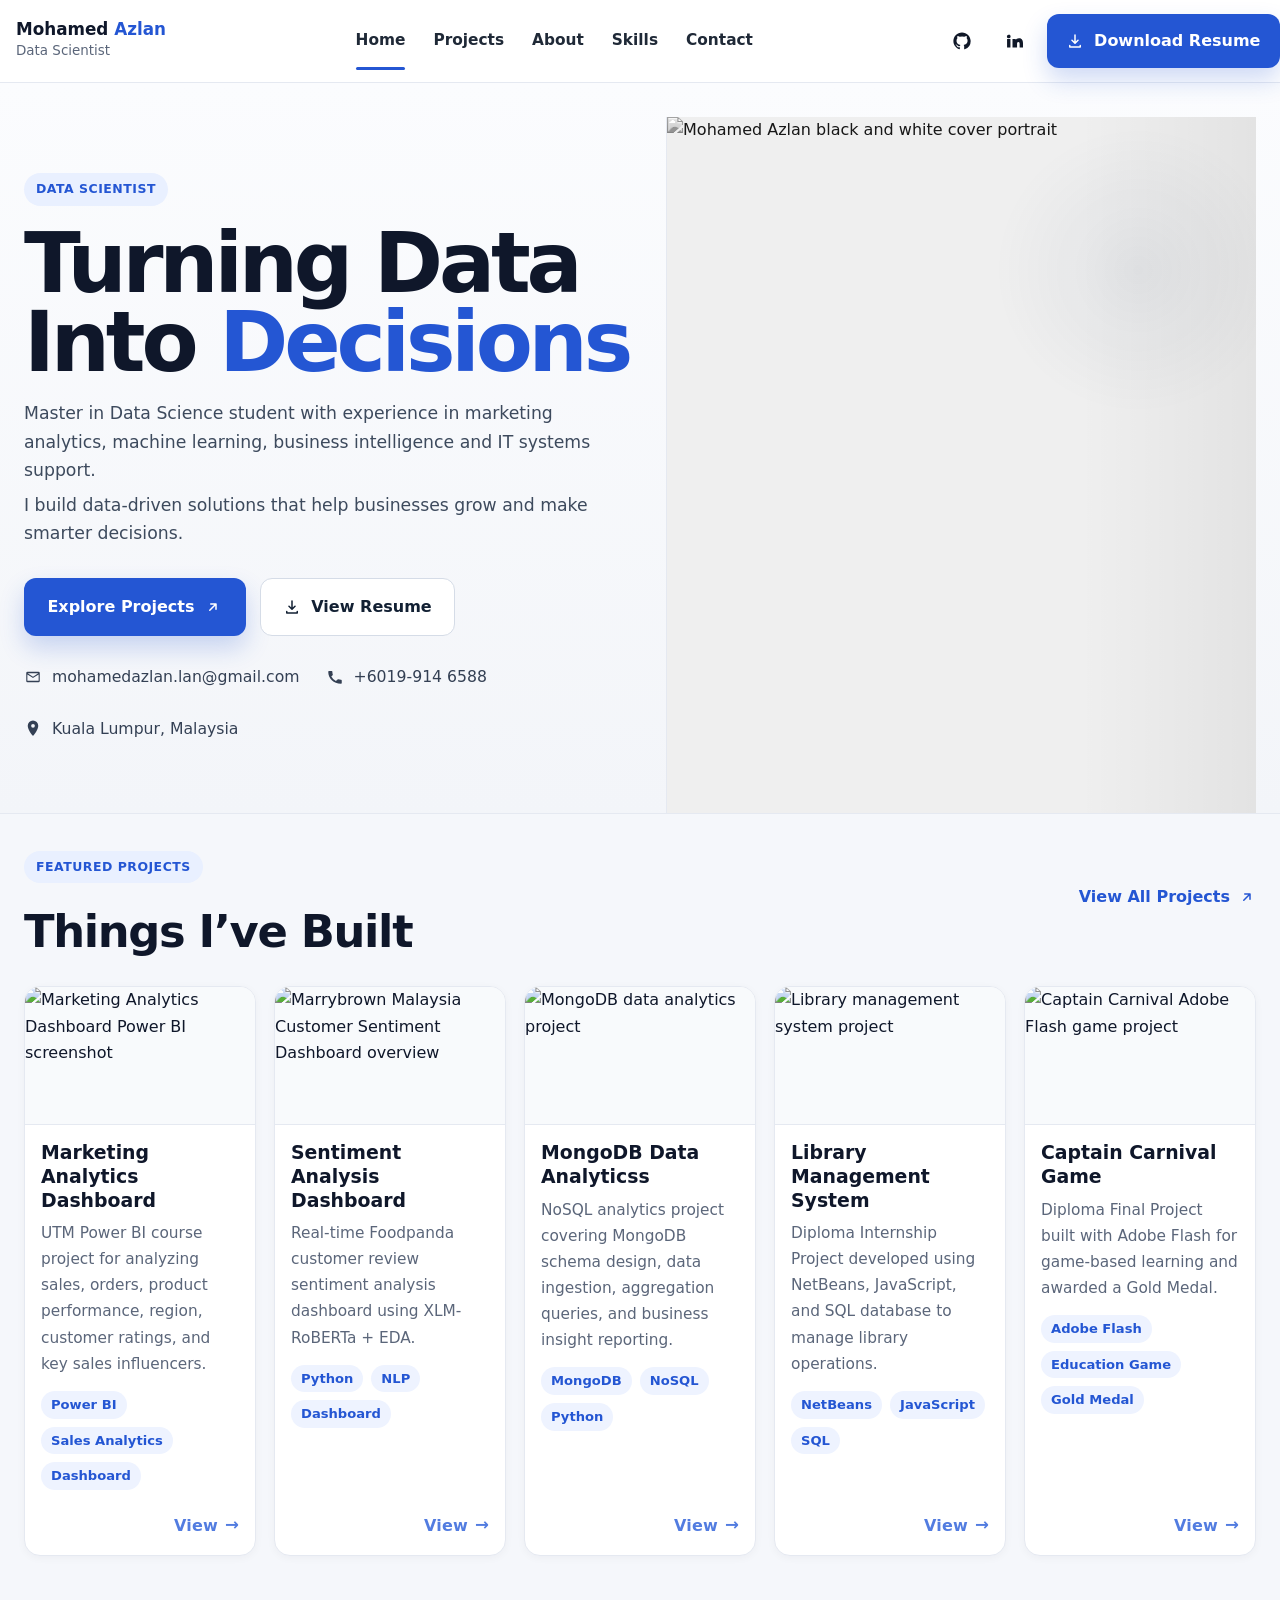
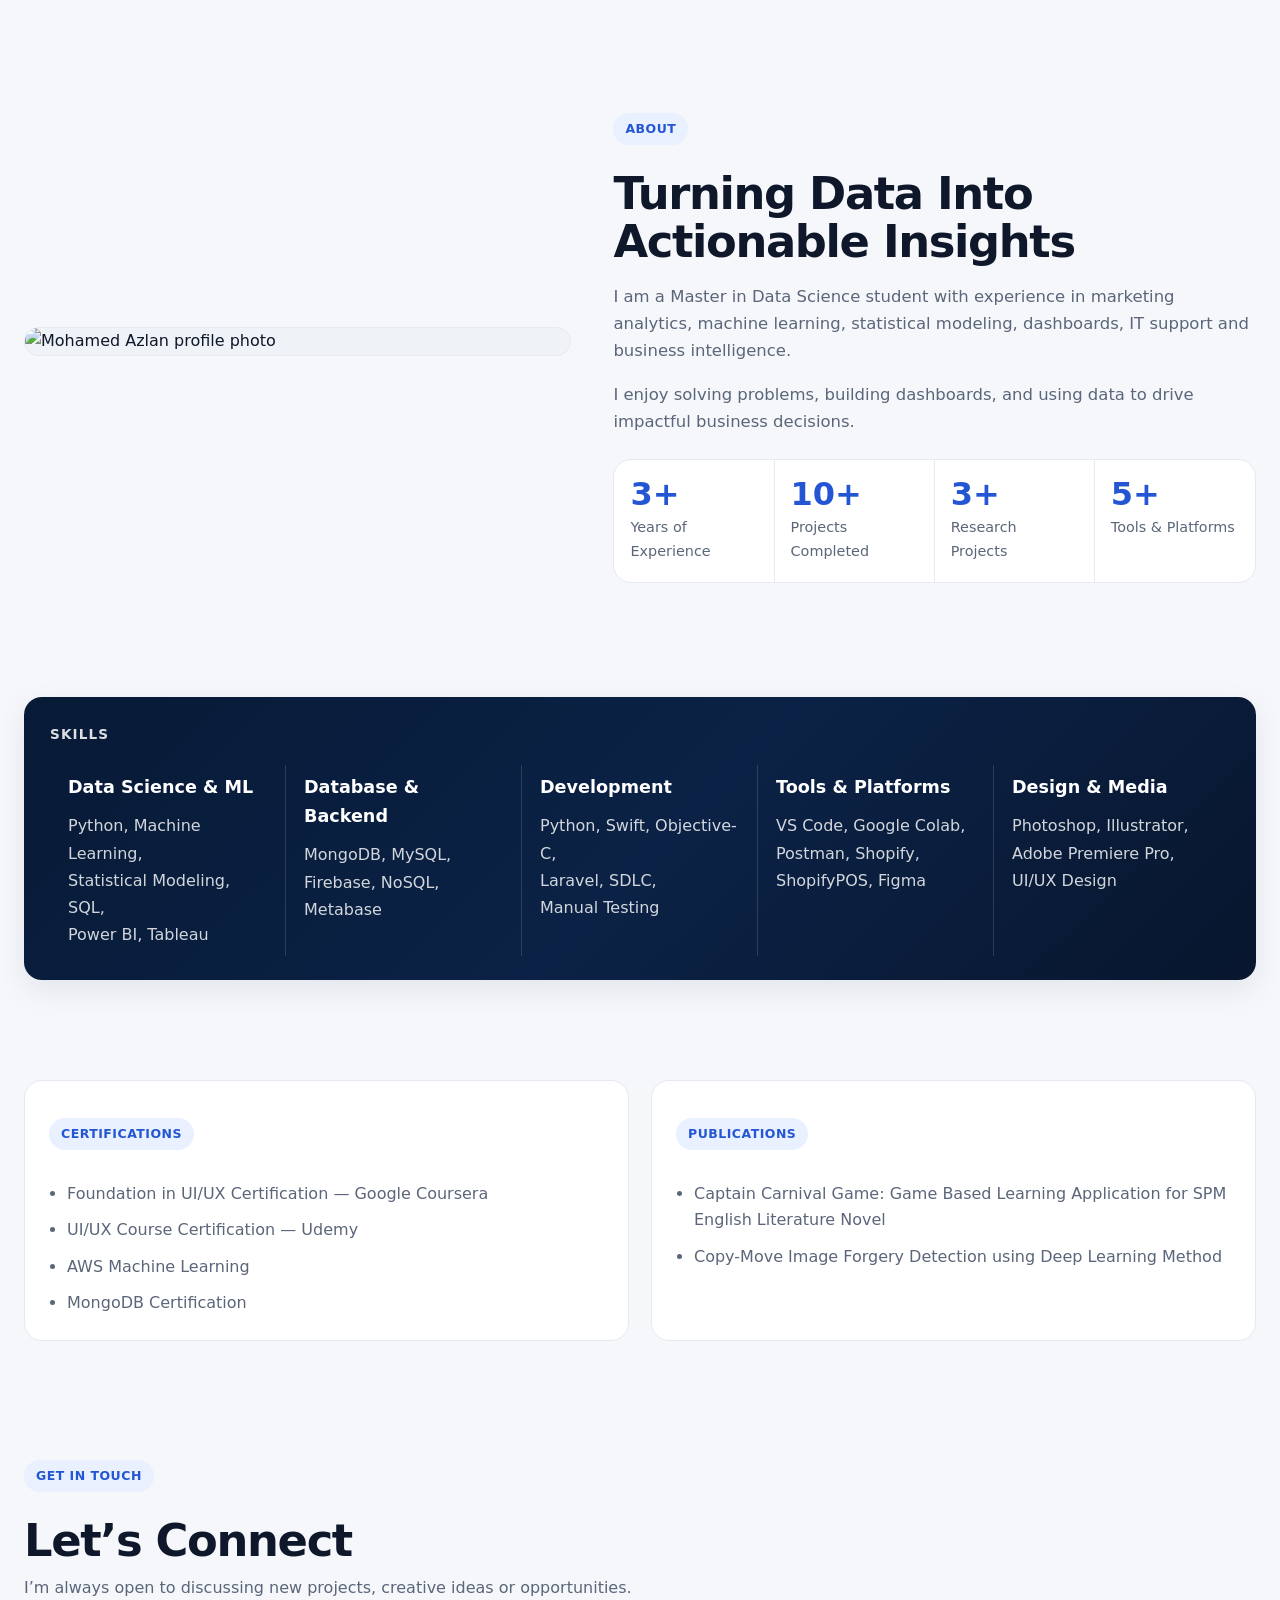
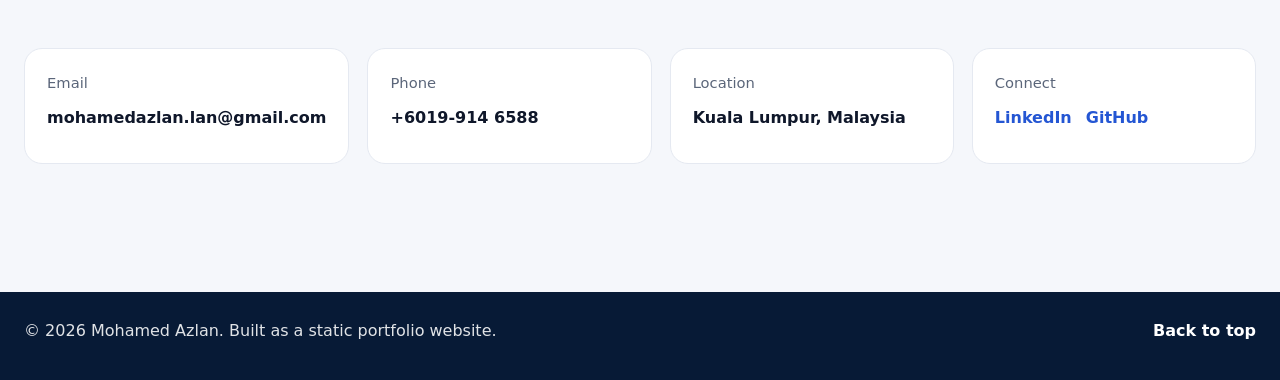
==== index.html @ 958efe56 "Add files via upload" ====
<!DOCTYPE html>
<html lang="en">
<head>
  <meta charset="UTF-8" />
  <meta name="viewport" content="width=device-width, initial-scale=1.0" />
  <meta name="description" content="Mohamed Azlan portfolio website showcasing data science, marketing analytics, machine learning, dashboard, and software development projects." />
  <meta name="author" content="Mohamed Azlan" />
  <title>Mohamed Azlan | Data Scientist Portfolio</title>
  <link rel="stylesheet" href="style.css" />
</head>
<body>
  <header class="site-header" id="top">
    <nav class="navbar" aria-label="Main navigation">
      <a class="brand" href="#home" aria-label="Mohamed Azlan home">
        <div class="brand-text">
          <strong>Mohamed <span>Azlan</span></strong>
          <small>Data Scientist</small>
        </div>
      </a>

      <button class="menu-toggle" aria-label="Open menu" aria-expanded="false">
        <span></span>
        <span></span>
        <span></span>
      </button>

      <div class="nav-links">
        <a href="#home" class="active">Home</a>
        <a href="#projects">Projects</a>
        <a href="#about">About</a>
        <a href="#skills">Skills</a>
        <a href="#contact">Contact</a>
      </div>

      <div class="nav-actions">
        <a class="social-link" href="https://github.com/mohdazlanlan/mohdazlanlan/tree/main" target="_blank" rel="noreferrer" aria-label="GitHub profile">
          <svg viewBox="0 0 24 24" aria-hidden="true"><path d="M12 .5C5.65.5.5 5.66.5 12.03c0 5.1 3.3 9.43 7.88 10.96.58.1.79-.25.79-.56 0-.27-.01-1.16-.02-2.1-3.2.7-3.88-1.37-3.88-1.37-.52-1.34-1.28-1.7-1.28-1.7-1.05-.71.08-.69.08-.69 1.16.09 1.78 1.2 1.78 1.2 1.04 1.77 2.72 1.26 3.38.96.1-.76.4-1.26.74-1.55-2.56-.29-5.26-1.29-5.26-5.73 0-1.27.45-2.31 1.19-3.12-.12-.29-.51-1.47.11-3.07 0 0 .97-.31 3.17 1.19a10.95 10.95 0 0 1 5.77 0c2.2-1.5 3.16-1.19 3.16-1.19.63 1.6.24 2.78.12 3.07.74.81 1.19 1.85 1.19 3.12 0 4.45-2.71 5.43-5.29 5.72.42.36.79 1.07.79 2.16 0 1.56-.01 2.82-.01 3.2 0 .31.21.67.8.56a11.54 11.54 0 0 0 7.86-10.96C23.5 5.66 18.35.5 12 .5Z"/></svg>
        </a>
        <a class="social-link" href="https://www.linkedin.com/in/mohamed-azlan-lan/" target="_blank" rel="noreferrer" aria-label="LinkedIn profile">
          <svg viewBox="0 0 24 24" aria-hidden="true"><path d="M4.98 3.5A2.49 2.49 0 1 0 5 8.48a2.49 2.49 0 0 0-.02-4.98ZM2.75 9.25h4.5v11.5h-4.5V9.25Zm7.25 0h4.31v1.57h.06c.6-1.14 2.07-2.34 4.25-2.34 4.55 0 5.38 2.99 5.38 6.88v5.39h-4.5v-4.78c0-1.14-.02-2.61-1.59-2.61-1.59 0-1.83 1.24-1.83 2.52v4.87H10V9.25Z"/></svg>
        </a>
        <a class="btn btn-primary small-download" href="assets/Azlan_Resume_2026.pdf" download>
          <svg viewBox="0 0 24 24" aria-hidden="true"><path d="M12 3a1 1 0 0 1 1 1v8.59l2.3-2.29a1 1 0 1 1 1.4 1.42l-4 3.95a1 1 0 0 1-1.4 0l-4-3.95a1 1 0 1 1 1.4-1.42L11 12.59V4a1 1 0 0 1 1-1Zm-7 14a1 1 0 0 1 1 1v1h12v-1a1 1 0 1 1 2 0v2a1 1 0 0 1-1 1H5a1 1 0 0 1-1-1v-2a1 1 0 0 1 1-1Z"/></svg>
          Download Resume
        </a>
      </div>
    </nav>
  </header>

  <main>
    <section class="hero" id="home">
      <div class="container hero-grid">
        <div class="hero-copy reveal">
          <span class="pill">Data Scientist</span>
          <h1>Turning Data<br />Into <span>Decisions</span></h1>
          <p>
            Master in Data Science student with experience in marketing analytics,
            machine learning, business intelligence and IT systems support.
          </p>
          <p>
            I build data-driven solutions that help businesses grow and make smarter decisions.
          </p>

          <div class="hero-buttons">
            <a class="btn btn-primary" href="#projects">Explore Projects
              <svg viewBox="0 0 24 24" aria-hidden="true"><path d="M7 17a1 1 0 0 1 0-1.41L13.59 9H9a1 1 0 1 1 0-2h7a1 1 0 0 1 1 1v7a1 1 0 1 1-2 0v-4.59l-6.59 6.6A1 1 0 0 1 7 17Z"/></svg>
            </a>
            <a class="btn btn-outline" href="assets/Azlan_Resume_2026.pdf" target="_blank" rel="noreferrer">
              <svg viewBox="0 0 24 24" aria-hidden="true"><path d="M12 3a1 1 0 0 1 1 1v8.59l2.3-2.29a1 1 0 1 1 1.4 1.42l-4 3.95a1 1 0 0 1-1.4 0l-4-3.95a1 1 0 1 1 1.4-1.42L11 12.59V4a1 1 0 0 1 1-1Zm-7 14a1 1 0 0 1 1 1v1h12v-1a1 1 0 1 1 2 0v2a1 1 0 0 1-1 1H5a1 1 0 0 1-1-1v-2a1 1 0 0 1 1-1Z"/></svg>
              View Resume
            </a>
          </div>

          <div class="hero-contact">
            <a href="mailto:mohamedazlan.lan@gmail.com">
              <svg viewBox="0 0 24 24" aria-hidden="true"><path d="M3 6.75A1.75 1.75 0 0 1 4.75 5h14.5A1.75 1.75 0 0 1 21 6.75v10.5A1.75 1.75 0 0 1 19.25 19H4.75A1.75 1.75 0 0 1 3 17.25V6.75Zm1.9.25L12 11.6 19.1 7H4.9Zm14.35 10a.25.25 0 0 0 .25-.25V8.54l-7.09 4.59a.75.75 0 0 1-.82 0L4.5 8.54v8.21c0 .14.11.25.25.25h14.5Z"/></svg>
              mohamedazlan.lan@gmail.com
            </a>
            <a href="tel:+60199146588">
              <svg viewBox="0 0 24 24" aria-hidden="true"><path d="M6.62 10.79a15.72 15.72 0 0 0 6.59 6.59l2.2-2.2a1 1 0 0 1 1.01-.24c1.11.37 2.3.56 3.58.56a1 1 0 0 1 1 1V20a1 1 0 0 1-1 1C10.07 21 3 13.93 3 5a1 1 0 0 1 1-1h3.5a1 1 0 0 1 1 1c0 1.28.19 2.47.56 3.58a1 1 0 0 1-.24 1.01l-2.2 2.2Z"/></svg>
              +6019-914 6588
            </a>
            <span>
              <svg viewBox="0 0 24 24" aria-hidden="true"><path d="M12 2a7 7 0 0 1 7 7c0 5.04-5.41 11.93-6.01 12.7a1.25 1.25 0 0 1-1.98 0C10.41 20.93 5 14.04 5 9a7 7 0 0 1 7-7Zm0 9.5A2.5 2.5 0 1 0 12 6.5a2.5 2.5 0 0 0 0 5Z"/></svg>
              Kuala Lumpur, Malaysia
            </span>
          </div>
        </div>

        <div class="hero-media reveal">
          <div class="hero-image-wrap">
            <img src="assets/cover.jpg" alt="Mohamed Azlan black and white cover portrait" class="hero-cover" />
          </div>
        </div>
      </div>
    </section>

    <section class="section projects" id="projects">
      <div class="container">
        <div class="section-heading reveal split">
          <div>
            <p class="section-label">Featured Projects</p>
            <h2>Things I’ve Built</h2>
          </div>
          <a class="text-link" href="#contact">View All Projects
            <svg viewBox="0 0 24 24" aria-hidden="true"><path d="M7 17a1 1 0 0 1 0-1.41L13.59 9H9a1 1 0 1 1 0-2h7a1 1 0 0 1 1 1v7a1 1 0 1 1-2 0v-4.59l-6.59 6.6A1 1 0 0 1 7 17Z"/></svg>
          </a>
        </div>

        <div class="projects-grid">
          <article class="project-card reveal">
            <a href="marketing-analytics-dashboard.html" aria-label="Open Marketing Analytics Dashboard project page">
              <img src="assets/projects/marketing-dashboard/marketing-dashboard-screenshot.png" alt="Marketing Analytics Dashboard Power BI screenshot" />
            </a>
            <div class="project-content">
              <h3>Marketing Analytics Dashboard</h3>
              <p>UTM Power BI course project for analyzing sales, orders, product performance, region, customer ratings, and key sales influencers.</p>
              <div class="tags"><span>Power BI</span><span>Sales Analytics</span><span>Dashboard</span></div>
              <a class="project-view-btn" href="marketing-analytics-dashboard.html">View <span aria-hidden="true">→</span></a>
            </div>
          </article>

          <article class="project-card reveal highlight-project">
            <a href="sentiment-dashboard.html" aria-label="Open Sentiment Analysis Dashboard project page">
              <img src="assets/projects/sentiment-dashboard/sentiment-dashboard-overview.png" alt="Marrybrown Malaysia Customer Sentiment Dashboard overview" />
            </a>
            <div class="project-content">
              <h3>Sentiment Analysis Dashboard</h3>
              <p>Real-time Foodpanda customer review sentiment analysis dashboard using XLM-RoBERTa + EDA.</p>
              <div class="tags"><span>Python</span><span>NLP</span><span>Dashboard</span></div>
              <a class="project-view-btn" href="sentiment-dashboard.html">View <span aria-hidden="true">→</span></a>
            </div>
          </article>

          <article class="project-card reveal">
            <a href="mongodb-data-analytics.html" aria-label="Open MongoDB Data Analyticss project page">
              <img src="assets/projects/mongodb-data-analytics.svg" alt="MongoDB data analytics project" />
            </a>
            <div class="project-content">
              <h3>MongoDB Data Analyticss</h3>
              <p>NoSQL analytics project covering MongoDB schema design, data ingestion, aggregation queries, and business insight reporting.</p>
              <div class="tags"><span>MongoDB</span><span>NoSQL</span><span>Python</span></div>
              <a class="project-view-btn" href="mongodb-data-analytics.html">View <span aria-hidden="true">→</span></a>
            </div>
          </article>

          <article class="project-card reveal">
            <a href="library-management-system.html" aria-label="Open Library Management System project page">
              <img src="assets/projects/library-management-system.svg" alt="Library management system project" />
            </a>
            <div class="project-content">
              <h3>Library Management System</h3>
              <p>Diploma Internship Project developed using NetBeans, JavaScript, and SQL database to manage library operations.</p>
              <div class="tags"><span>NetBeans</span><span>JavaScript</span><span>SQL</span></div>
              <a class="project-view-btn" href="library-management-system.html">View <span aria-hidden="true">→</span></a>
            </div>
          </article>

          <article class="project-card reveal">
            <a href="captain-carnival-game.html" aria-label="Open Captain Carnival Game project page">
              <img src="assets/projects/captain-carnival-flash.svg" alt="Captain Carnival Adobe Flash game project" />
            </a>
            <div class="project-content">
              <h3>Captain Carnival Game</h3>
              <p>Diploma Final Project built with Adobe Flash for game-based learning and awarded a Gold Medal.</p>
              <div class="tags"><span>Adobe Flash</span><span>Education Game</span><span>Gold Medal</span></div>
              <a class="project-view-btn" href="captain-carnival-game.html">View <span aria-hidden="true">→</span></a>
            </div>
          </article>
        </div>
      </div>
    </section>

    <section class="section about" id="about">
      <div class="container about-grid">
        <div class="about-image reveal">
          <img src="assets/profile.jpg" alt="Mohamed Azlan profile photo" />
        </div>
        <div class="about-copy reveal">
          <p class="section-label">About</p>
          <h2>Turning Data Into Actionable Insights</h2>
          <p>
            I am a Master in Data Science student with experience in marketing analytics,
            machine learning, statistical modeling, dashboards, IT support and business intelligence.
          </p>
          <p>
            I enjoy solving problems, building dashboards, and using data to drive impactful business decisions.
          </p>
          <div class="about-metrics">
            <div><strong>3+</strong><span>Years of Experience</span></div>
            <div><strong>10+</strong><span>Projects Completed</span></div>
            <div><strong>3+</strong><span>Research Projects</span></div>
            <div><strong>5+</strong><span>Tools & Platforms</span></div>
          </div>
        </div>
      </div>
    </section>

    <section class="section tools-band" id="skills">
      <div class="container">
        <div class="band-card reveal">
          <p class="band-title">Skills</p>
          <div class="band-grid">
            <div>
              <h3>Data Science & ML</h3>
              <p>Python, Machine Learning,<br />Statistical Modeling, SQL,<br />Power BI, Tableau</p>
            </div>
            <div>
              <h3>Database & Backend</h3>
              <p>MongoDB, MySQL,<br />Firebase, NoSQL,<br />Metabase</p>
            </div>
            <div>
              <h3>Development</h3>
              <p>Python, Swift, Objective-C,<br />Laravel, SDLC,<br />Manual Testing</p>
            </div>
            <div>
              <h3>Tools & Platforms</h3>
              <p>VS Code, Google Colab,<br />Postman, Shopify,<br />ShopifyPOS, Figma</p>
            </div>
            <div>
              <h3>Design & Media</h3>
              <p>Photoshop, Illustrator,<br />Adobe Premiere Pro,<br />UI/UX Design</p>
            </div>
          </div>
        </div>
      </div>
    </section>

    <section class="section extras">
      <div class="container extras-grid">
        <div class="extra-card reveal">
          <p class="section-label">Certifications</p>
          <ul>
            <li>Foundation in UI/UX Certification — Google Coursera</li>
            <li>UI/UX Course Certification — Udemy</li>
            <li>AWS Machine Learning</li>
            <li>MongoDB Certification</li>
          </ul>
        </div>
        <div class="extra-card reveal">
          <p class="section-label">Publications</p>
          <ul>
            <li>Captain Carnival Game: Game Based Learning Application for SPM English Literature Novel</li>
            <li>Copy-Move Image Forgery Detection using Deep Learning Method</li>
          </ul>
        </div>
      </div>
    </section>

    <section class="section contact" id="contact">
      <div class="container">
        <div class="section-heading reveal">
          <div>
            <p class="section-label">Get In Touch</p>
            <h2>Let’s Connect</h2>
            <p>I’m always open to discussing new projects, creative ideas or opportunities.</p>
          </div>
        </div>

        <div class="contact-grid reveal">
          <a class="contact-card" href="mailto:mohamedazlan.lan@gmail.com">
            <span>Email</span>
            <strong>mohamedazlan.lan@gmail.com</strong>
          </a>
          <a class="contact-card" href="tel:+60199146588">
            <span>Phone</span>
            <strong>+6019-914 6588</strong>
          </a>
          <div class="contact-card">
            <span>Location</span>
            <strong>Kuala Lumpur, Malaysia</strong>
          </div>
          <div class="contact-card">
            <span>Connect</span>
            <strong class="contact-icons">
              <a href="https://www.linkedin.com/in/mohamed-azlan-lan/" target="_blank" rel="noreferrer">LinkedIn</a>
              <a href="https://github.com/mohdazlanlan/mohdazlanlan/tree/main" target="_blank" rel="noreferrer">GitHub</a>
            </strong>
          </div>
        </div>
      </div>
    </section>
  </main>

  <footer class="site-footer">
    <div class="container footer-row">
      <p>© <span id="year"></span> Mohamed Azlan. Built as a static portfolio website.</p>
      <a href="#home">Back to top</a>
    </div>
  </footer>

  <script src="script.js"></script>
</body>
</html>
---- style.css ----
:root {
  --bg: #f5f7fb;
  --surface: #ffffff;
  --surface-soft: #f2f4f8;
  --text: #0f172a;
  --muted: #5b667a;
  --line: #e5e9f1;
  --blue: #2456d3;
  --blue-dark: #1d49ba;
  --navy: #071a36;
  --navy-2: #0b2246;
  --shadow: 0 10px 30px rgba(15, 23, 42, 0.08);
  --radius: 18px;
}

* { box-sizing: border-box; }
html { scroll-behavior: smooth; }
body {
  margin: 0;
  font-family: Inter, ui-sans-serif, system-ui, -apple-system, BlinkMacSystemFont, "Segoe UI", sans-serif;
  color: var(--text);
  background: var(--bg);
  line-height: 1.65;
}
img { display: block; max-width: 100%; }
a { color: inherit; text-decoration: none; }
button, input, textarea { font: inherit; }

.container {
  width: min(1280px, calc(100% - 48px));
  margin: 0 auto;
}

.site-header {
  position: sticky;
  top: 0;
  z-index: 100;
  background: rgba(255,255,255,0.92);
  backdrop-filter: blur(16px);
  border-bottom: 1px solid var(--line);
}

.navbar {
  min-height: 82px;
  display: flex;
  align-items: center;
  justify-content: space-between;
  gap: 18px;
}

.brand {
  margin-left: 16px;
}

.brand-text strong {
  display: block;
  font-size: 1.05rem;
  line-height: 1.1;
}
.brand-text strong span { color: var(--blue); }
.brand-text small {
  display: block;
  color: var(--muted);
  font-size: 0.84rem;
  margin-top: 2px;
}

.nav-links, .nav-actions {
  display: flex;
  align-items: center;
}
.nav-links {
  gap: 28px;
  font-size: 0.96rem;
  font-weight: 600;
}
.nav-links a {
  position: relative;
  color: #1f2937;
  padding: 6px 0;
}
.nav-links a::after {
  content: "";
  position: absolute;
  left: 0;
  bottom: -10px;
  width: 0;
  height: 3px;
  border-radius: 999px;
  background: var(--blue);
  transition: width 0.25s ease;
}
.nav-links a:hover::after,
.nav-links a.active::after { width: 100%; }

.nav-actions { gap: 14px; }
.social-link {
  width: 38px;
  height: 38px;
  border-radius: 12px;
  display: grid;
  place-items: center;
  color: #101828;
}
.social-link svg,
.btn svg,
.hero-contact svg,
.text-link svg { width: 18px; height: 18px; fill: currentColor; }

.btn {
  display: inline-flex;
  align-items: center;
  justify-content: center;
  gap: 10px;
  border-radius: 12px;
  padding: 0.92rem 1.4rem;
  border: 1px solid transparent;
  font-weight: 700;
  transition: transform 0.22s ease, background 0.22s ease, border-color 0.22s ease;
}
.btn:hover { transform: translateY(-2px); }
.btn-primary {
  background: var(--blue);
  color: #fff;
  box-shadow: 0 12px 25px rgba(36, 86, 211, 0.22);
}
.btn-primary:hover { background: var(--blue-dark); }
.btn-outline {
  background: #fff;
  color: #122033;
  border-color: #d5dce7;
}
.btn-outline:hover {
  border-color: var(--blue);
  color: var(--blue);
}
.small-download { padding: 0.82rem 1.16rem; }

.menu-toggle {
  display: none;
  width: 46px;
  height: 46px;
  border-radius: 12px;
  border: 0;
  background: var(--navy);
  padding: 11px;
}
.menu-toggle span {
  display: block;
  width: 100%;
  height: 2px;
  background: #fff;
  margin: 5px 0;
}

.hero {
  background: linear-gradient(180deg, #fbfcfe 0%, #f3f5f9 100%);
  border-bottom: 1px solid var(--line);
}
.hero-grid {
  display: grid;
  grid-template-columns: 1.02fr 0.98fr;
  align-items: stretch;
  gap: 28px;
  padding: 34px 0 0;
}
.hero-copy {
  padding: 56px 0 42px;
}
.pill, .section-label {
  display: inline-flex;
  align-items: center;
  justify-content: center;
  padding: 6px 12px;
  border-radius: 999px;
  background: #e9f0ff;
  color: var(--blue);
  font-size: 0.78rem;
  font-weight: 800;
  text-transform: uppercase;
  letter-spacing: 0.04em;
}
.hero h1 {
  margin: 18px 0 16px;
  font-size: clamp(3rem, 8vw, 5.2rem);
  line-height: 0.96;
  letter-spacing: -0.05em;
}
.hero h1 span { color: var(--blue); }
.hero p {
  max-width: 620px;
  color: #3d4a5d;
  font-size: 1.08rem;
  margin: 0 0 6px;
}
.hero-buttons {
  display: flex;
  flex-wrap: wrap;
  gap: 14px;
  margin: 30px 0 28px;
}
.hero-contact {
  display: flex;
  flex-wrap: wrap;
  gap: 26px;
  color: #344054;
  font-size: 0.98rem;
  padding-bottom: 30px;
}
.hero-contact a,
.hero-contact span {
  display: inline-flex;
  align-items: center;
  gap: 10px;
}
.hero-media {
  position: relative;
  min-height: 640px;
}
.hero-image-wrap {
  height: 100%;
  min-height: 640px;
  border-left: 1px solid var(--line);
  background: radial-gradient(circle at 80% 22%, rgba(11, 34, 70, 0.06), transparent 20%), #efefef;
  overflow: hidden;
  position: relative;
}
.hero-image-wrap::after {
  content: "";
  position: absolute;
  inset: 0;
  background: linear-gradient(90deg, rgba(255,255,255,0) 70%, rgba(0,0,0,0.05) 100%);
  pointer-events: none;
}
.hero-cover {
  width: 100%;
  height: 100%;
  object-fit: cover;
  object-position: center 32%;
  filter: grayscale(100%);
}

.section { padding: 72px 0; }
.section-heading {
  display: flex;
  align-items: end;
  justify-content: space-between;
  gap: 20px;
  margin-bottom: 30px;
}
.section-heading h2,
.about-copy h2 {
  margin: 12px 0 0;
  font-size: clamp(2rem, 4vw, 2.8rem);
  line-height: 1.08;
  letter-spacing: -0.03em;
}
.section-heading p:last-child { color: var(--muted); margin-top: 10px; }
.section-heading.center { text-align: center; display: block; }
.section-heading.center .section-label { margin-inline: auto; }
.split .text-link { align-self: center; }
.text-link {
  display: inline-flex;
  align-items: center;
  gap: 8px;
  color: var(--blue);
  font-weight: 700;
}

.projects { padding-top: 24px; }
.projects-grid {
  display: grid;
  grid-template-columns: repeat(5, minmax(0, 1fr));
  gap: 18px;
}
.project-card {
  background: #fff;
  border: 1px solid var(--line);
  border-radius: 16px;
  overflow: hidden;
  box-shadow: 0 2px 8px rgba(15, 23, 42, 0.04);
  transition: transform 0.22s ease, box-shadow 0.22s ease;
  display: flex;
  flex-direction: column;
}
.project-card:hover {
  transform: translateY(-4px);
  box-shadow: var(--shadow);
}
.project-card img {
  width: 100%;
  aspect-ratio: 4 / 2.4;
  object-fit: cover;
  background: #f8fafc;
}
.project-content { padding: 16px; display: flex; flex-direction: column; flex: 1; }
.project-content h3 {
  margin: 0 0 8px;
  font-size: 1.18rem;
  line-height: 1.25;
}
.project-content p {
  margin: 0 0 14px;
  color: var(--muted);
  font-size: 0.96rem;
  min-height: 72px;
}
.tags {
  display: flex;
  gap: 8px;
  flex-wrap: wrap;
}
.tags span {
  padding: 6px 10px;
  border-radius: 999px;
  background: #eef3ff;
  color: var(--blue);
  font-size: 0.82rem;
  font-weight: 700;
}

.about-grid {
  display: grid;
  grid-template-columns: 0.92fr 1.08fr;
  gap: 42px;
  align-items: center;
}
.about-image img {
  width: 100%;
  border-radius: 24px;
  background: #eff2f6;
  border: 1px solid var(--line);
}
.about-copy > p:not(.section-label) {
  color: var(--muted);
  font-size: 1.03rem;
}
.about-metrics {
  margin-top: 24px;
  display: grid;
  grid-template-columns: repeat(4, 1fr);
  gap: 0;
  background: #fff;
  border: 1px solid var(--line);
  border-radius: 18px;
  overflow: hidden;
}
.about-metrics div {
  padding: 18px 16px;
  border-right: 1px solid var(--line);
}
.about-metrics div:last-child { border-right: 0; }
.about-metrics strong {
  display: block;
  color: var(--blue);
  font-size: 2rem;
  line-height: 1;
}
.about-metrics span {
  color: var(--muted);
  display: block;
  font-size: 0.9rem;
  margin-top: 6px;
}

.skills-row {
  display: grid;
  grid-template-columns: repeat(5, 1fr);
  gap: 18px;
}
.skill-box {
  background: #fff;
  border: 1px solid var(--line);
  border-radius: 16px;
  padding: 20px;
}
.skill-box h3 { margin: 0 0 10px; font-size: 1.05rem; }
.skill-box p { margin: 0; color: var(--muted); }

.tools-band { padding-top: 42px; }
.band-card {
  background: linear-gradient(135deg, var(--navy) 0%, var(--navy-2) 52%, #08162e 100%);
  border-radius: 18px;
  color: #fff;
  padding: 26px 26px 24px;
  box-shadow: var(--shadow);
}
.band-title {
  margin: 0 0 20px;
  font-size: 0.85rem;
  font-weight: 800;
  text-transform: uppercase;
  letter-spacing: 0.08em;
  color: rgba(255,255,255,0.8);
}
.band-grid {
  display: grid;
  grid-template-columns: repeat(5, 1fr);
}
.band-grid > div {
  padding: 8px 18px;
  border-right: 1px solid rgba(255,255,255,0.14);
}
.band-grid > div:last-child { border-right: 0; }
.band-grid h3 {
  margin: 0 0 10px;
  font-size: 1.1rem;
  color: #ffffff;
}
.band-grid p {
  margin: 0;
  color: rgba(255,255,255,0.82);
  line-height: 1.7;
}

.extras { padding-top: 28px; }
.extras-grid {
  display: grid;
  grid-template-columns: 1fr 1fr;
  gap: 22px;
}
.extra-card {
  background: #fff;
  border: 1px solid var(--line);
  border-radius: 18px;
  padding: 24px;
}
.extra-card ul {
  margin: 18px 0 0;
  padding-left: 18px;
  color: var(--muted);
}
.extra-card li + li { margin-top: 10px; }

.contact { padding-top: 34px; }
.contact-grid {
  display: grid;
  grid-template-columns: repeat(4, 1fr);
  gap: 18px;
}
.contact-card {
  background: #fff;
  border: 1px solid var(--line);
  border-radius: 18px;
  padding: 22px;
  min-height: 116px;
}
.contact-card span {
  display: block;
  color: var(--muted);
  font-size: 0.92rem;
  margin-bottom: 10px;
}
.contact-card strong {
  display: block;
  font-size: 1rem;
  color: var(--text);
}
.contact-icons {
  display: flex !important;
  gap: 14px;
  flex-wrap: wrap;
}
.contact-icons a {
  color: var(--blue);
  font-weight: 700;
}

.site-footer {
  padding: 26px 0 36px;
  background: var(--navy);
  color: rgba(255,255,255,0.88);
  margin-top: 56px;
}
.footer-row {
  display: flex;
  align-items: center;
  justify-content: space-between;
  gap: 20px;
}
.footer-row p { margin: 0; }
.footer-row a { color: #fff; font-weight: 700; }

.reveal {
  opacity: 0;
  transform: translateY(22px);
  transition: opacity 0.65s ease, transform 0.65s ease;
}
.reveal.visible {
  opacity: 1;
  transform: translateY(0);
}

@media (max-width: 1200px) {
  .projects-grid { grid-template-columns: repeat(3, 1fr); }
  .skills-row,
  .band-grid { grid-template-columns: repeat(3, 1fr); }
  .band-grid > div:nth-child(3) { border-right: 0; }
}

@media (max-width: 980px) {
  .menu-toggle { display: block; }
  .navbar { flex-wrap: wrap; padding: 14px 0; }
  .nav-links {
    display: none;
    width: 100%;
    flex-direction: column;
    align-items: flex-start;
    padding: 14px 0 8px;
    gap: 14px;
  }
  .nav-links.open { display: flex; }
  .nav-actions { margin-left: auto; }
  .hero-grid,
  .about-grid,
  .extras-grid,
  .contact-grid { grid-template-columns: 1fr; }
  .hero-media { min-height: 380px; }
  .hero-image-wrap { min-height: 380px; border-left: 0; border-top: 1px solid var(--line); border-radius: 20px; }
  .projects-grid,
  .skills-row,
  .band-grid { grid-template-columns: repeat(2, 1fr); }
  .about-metrics { grid-template-columns: repeat(2, 1fr); }
  .about-metrics div:nth-child(2) { border-right: 0; }
  .about-metrics div:nth-child(1),
  .about-metrics div:nth-child(2) { border-bottom: 1px solid var(--line); }
}

@media (max-width: 680px) {
  .container { width: min(100% - 28px, 1280px); }
  .brand { margin-left: 6px; }
  .navbar { gap: 10px; }
  .nav-actions { gap: 8px; }
  .small-download { padding: 0.82rem 1rem; font-size: 0.92rem; }
  .hero-copy { padding-top: 36px; }
  .hero h1 { font-size: 3.1rem; }
  .hero p { font-size: 1rem; }
  .hero-contact { gap: 14px; font-size: 0.94rem; }
  .projects-grid,
  .skills-row,
  .band-grid,
  .contact-grid { grid-template-columns: 1fr; }
  .band-grid > div {
    border-right: 0;
    border-bottom: 1px solid rgba(255,255,255,0.14);
    padding: 14px 4px;
  }
  .band-grid > div:last-child { border-bottom: 0; }
  .about-metrics { grid-template-columns: 1fr; }
  .about-metrics div { border-right: 0; border-bottom: 1px solid var(--line); }
  .about-metrics div:last-child { border-bottom: 0; }
  .footer-row { flex-direction: column; align-items: flex-start; }
}


@media (max-width: 980px) {
  .dashboard-feature,
  .dashboard-gallery {
    grid-template-columns: 1fr;
  }

  .dashboard-shot.wide {
    grid-column: auto;
  }
}


/* Project links */
.project-link-inline {
  display: inline-flex;
  margin-top: 14px;
  color: var(--blue);
  font-weight: 800;
}
.project-card.highlight-project img {
  object-position: left top;
}
.project-card.highlight-project a img {
  transition: transform 0.25s ease;
}
.project-card.highlight-project:hover a img {
  transform: scale(1.02);
}

/* Sentiment Analysis Dashboard Detail Page */
.case-hero {
  padding: 68px 0 48px;
  background: linear-gradient(135deg, #f8fbff 0%, #eef4ff 55%, #ffffff 100%);
  border-bottom: 1px solid var(--line);
}
.case-hero-grid {
  display: grid;
  grid-template-columns: 0.82fr 1.18fr;
  gap: 38px;
  align-items: center;
}
.back-link {
  display: inline-flex;
  margin-bottom: 18px;
  color: var(--blue);
  font-weight: 800;
}
.red-label {
  background: #ffecee;
  color: #e21d2b;
}
.case-hero h1 {
  margin: 16px 0 16px;
  font-size: clamp(2.6rem, 6vw, 5.1rem);
  line-height: 0.98;
  letter-spacing: -0.055em;
}
.case-lead {
  color: #344054;
  font-size: 1.1rem;
  max-width: 650px;
  margin: 0 0 24px;
}
.case-tags {
  display: flex;
  flex-wrap: wrap;
  gap: 10px;
}
.case-tags span {
  padding: 8px 12px;
  border-radius: 999px;
  background: #fff;
  color: var(--blue);
  border: 1px solid #dce5f6;
  font-weight: 800;
  font-size: 0.88rem;
}
.case-hero-image img {
  width: 100%;
  border-radius: 20px;
  border: 1px solid var(--line);
  box-shadow: var(--shadow);
  aspect-ratio: 16 / 9;
  object-fit: cover;
  object-position: left top;
  background: #fff;
}
.case-summary-grid,
.model-grid {
  display: grid;
  grid-template-columns: 1.2fr 0.8fr;
  gap: 24px;
  align-items: start;
}
.summary-card,
.summary-aside,
.model-card,
.model-points > div,
.cta-card {
  background: #fff;
  border: 1px solid var(--line);
  border-radius: 20px;
  box-shadow: 0 3px 16px rgba(15, 23, 42, 0.05);
}
.summary-card,
.model-card,
.cta-card {
  padding: 30px;
}
.summary-card h2,
.model-card h2,
.cta-card h2 {
  margin: 0 0 16px;
  font-size: clamp(1.8rem, 3vw, 2.4rem);
  line-height: 1.1;
  letter-spacing: -0.03em;
}
.summary-card p,
.summary-aside p,
.model-card p,
.model-points p,
.cta-card p {
  color: var(--muted);
}
.summary-aside {
  padding: 24px;
  border-top: 5px solid #e21d2b;
}
.summary-aside h3 {
  margin: 0 0 8px;
}
.summary-aside p + h3 {
  margin-top: 22px;
}
.workflow-grid {
  display: grid;
  grid-template-columns: repeat(5, 1fr);
  gap: 16px;
}
.workflow-grid > div {
  background: #fff;
  border: 1px solid var(--line);
  border-radius: 18px;
  padding: 22px;
}
.workflow-grid strong {
  display: inline-flex;
  color: var(--blue);
  font-size: 0.9rem;
  margin-bottom: 14px;
}
.workflow-grid h3 {
  margin: 0 0 10px;
  font-size: 1.1rem;
}
.workflow-grid p {
  margin: 0;
  color: var(--muted);
}
.model-points {
  display: grid;
  gap: 14px;
}
.model-points > div {
  padding: 22px;
}
.model-points span {
  display: inline-flex;
  color: #e21d2b;
  font-weight: 900;
  margin-bottom: 8px;
}
.model-points strong {
  display: block;
  margin-bottom: 6px;
  font-size: 1.05rem;
}
.dashboard-page-gallery .section-heading p:last-child {
  max-width: 820px;
}
.large-dashboard-shot,
.dashboard-shot {
  margin: 0;
  background: #fff;
  border: 1px solid var(--line);
  border-radius: 20px;
  padding: 14px;
  box-shadow: 0 3px 16px rgba(15, 23, 42, 0.05);
}
.large-dashboard-shot {
  margin-bottom: 24px;
}
.large-dashboard-shot img,
.dashboard-shot img {
  width: 100%;
  border-radius: 14px;
  border: 1px solid var(--line);
  background: #fff;
  object-fit: cover;
  object-position: left top;
}
.large-dashboard-shot img {
  aspect-ratio: 16 / 9;
}
.dashboard-gallery {
  display: grid;
  grid-template-columns: repeat(2, 1fr);
  gap: 22px;
}
.dashboard-shot.wide {
  grid-column: 1 / -1;
}
.dashboard-shot img {
  aspect-ratio: 16 / 9;
}
.large-dashboard-shot figcaption,
.dashboard-shot figcaption {
  padding: 12px 4px 2px;
  color: var(--muted);
}
.large-dashboard-shot figcaption strong,
.dashboard-shot figcaption strong {
  color: var(--text);
}
.case-cta {
  padding-top: 24px;
}
.cta-card {
  text-align: center;
  max-width: 900px;
  margin: 0 auto;
}
.cta-card p {
  max-width: 720px;
  margin: 0 auto 24px;
}

@media (max-width: 1200px) {
  .workflow-grid {
    grid-template-columns: repeat(3, 1fr);
  }
}

@media (max-width: 980px) {
  .case-hero-grid,
  .case-summary-grid,
  .model-grid,
  .dashboard-gallery {
    grid-template-columns: 1fr;
  }
  .workflow-grid {
    grid-template-columns: repeat(2, 1fr);
  }
  .dashboard-shot.wide {
    grid-column: auto;
  }
}

@media (max-width: 680px) {
  .case-hero {
    padding-top: 42px;
  }
  .case-hero h1 {
    font-size: 2.65rem;
  }
  .workflow-grid {
    grid-template-columns: 1fr;
  }
  .summary-card,
  .summary-aside,
  .model-card,
  .model-points > div,
  .cta-card {
    padding: 20px;
  }
}

/* Marketing Analytics Dashboard Page */
.blue-aside {
  border-top-color: var(--blue);
}

.module-card {
  min-height: 240px;
  border-radius: 14px;
  border: 1px solid var(--line);
  background: linear-gradient(135deg, #f8fbff 0%, #eef4ff 100%);
  padding: 24px;
  display: flex;
  flex-direction: column;
  justify-content: center;
}

.module-card span {
  display: inline-flex;
  width: fit-content;
  padding: 6px 12px;
  border-radius: 999px;
  background: #e9f0ff;
  color: var(--blue);
  font-weight: 900;
  text-transform: uppercase;
  letter-spacing: 0.04em;
  font-size: 0.78rem;
  margin-bottom: 16px;
}

.module-card h3 {
  margin: 0 0 10px;
  font-size: 1.45rem;
  line-height: 1.15;
}

.module-card p {
  margin: 0;
  color: var(--muted);
}

.dashboard-shot .module-card + figcaption {
  padding-top: 14px;
}

.project-view-btn {
  margin-top: auto;
  margin-left: auto;
  display: inline-flex;
  justify-content: flex-end;
  align-items: center;
  gap: 7px;
  width: fit-content;
  border-radius: 0;
  padding: 0.55rem 0 0;
  background: transparent;
  color: #527ce0;
  font-weight: 600;
  letter-spacing: 0.01em;
  box-shadow: none;
  transition: transform 0.22s ease, color 0.22s ease;
}
.project-view-btn span {
  font-size: 1.04em;
  line-height: 1;
  transform: translateY(-1px);
}
.project-view-btn:hover {
  color: var(--blue);
  transform: translateX(3px);
}
.project-content .tags {
  margin-bottom: 16px;
}


/* Final UI/UX polish */
:root {
  --shadow-soft: 0 8px 24px rgba(15, 23, 42, 0.06);
}

body {
  -webkit-font-smoothing: antialiased;
  text-rendering: optimizeLegibility;
}

a:focus-visible,
button:focus-visible {
  outline: 3px solid rgba(36, 86, 211, 0.28);
  outline-offset: 4px;
}

.nav-links a {
  white-space: nowrap;
}

.project-card {
  min-width: 0;
}

.project-card img {
  border-bottom: 1px solid var(--line);
}

.project-content h3,
.skill-box h3,
.band-grid h3,
.module-card h3 {
  color: var(--text);
}

.project-content p {
  overflow-wrap: anywhere;
}

.project-content .tags {
  margin-bottom: 14px;
}

.tags span {
  line-height: 1.2;
}

.case-hero-copy,
.summary-card,
.summary-aside,
.model-card,
.cta-card {
  min-width: 0;
}

.case-hero h1 {
  max-width: 920px;
}

.summary-card p,
.summary-aside p,
.model-card p,
.model-points p,
.cta-card p,
.workflow-grid p,
.module-card p,
.case-lead,
.project-content p,
.skill-box p,
.band-grid p {
  line-height: 1.7;
}

.dashboard-page-gallery .large-dashboard-shot img,
.dashboard-page-gallery .dashboard-shot img {
  object-fit: contain;
}

.case-hero-image img {
  object-fit: cover;
}

.band-card {
  overflow: hidden;
}

/* Laptop/tablet refinement */
@media (max-width: 1200px) {
  .container {
    width: min(1120px, calc(100% - 40px));
  }
  .projects-grid {
    grid-template-columns: repeat(3, minmax(0, 1fr));
  }
  .project-content p {
    min-height: 0;
  }
}

/* iPad and small laptop */
@media (max-width: 980px) {
  .navbar {
    align-items: center;
  }
  .nav-links.open {
    border-top: 1px solid var(--line);
    margin-top: 8px;
  }
  .nav-links a::after {
    bottom: -4px;
  }
  .projects-grid {
    grid-template-columns: repeat(2, minmax(0, 1fr));
  }
  .case-hero {
    padding: 48px 0 40px;
  }
  .case-hero-grid {
    gap: 28px;
  }
  .case-hero h1 {
    font-size: clamp(2.35rem, 7vw, 4rem);
    line-height: 1.04;
  }
  .workflow-grid {
    grid-template-columns: repeat(2, minmax(0, 1fr));
  }
  .band-grid > div {
    border-right: 0;
  }
}

/* Mobile */
@media (max-width: 680px) {
  .container {
    width: min(100% - 28px, 1280px);
  }
  .site-header {
    position: sticky;
  }
  .brand-text strong {
    font-size: 1rem;
  }
  .brand-text small {
    font-size: 0.8rem;
  }
  .nav-actions .social-link {
    display: none;
  }
  .small-download {
    padding: 0.72rem 0.9rem;
    font-size: 0.88rem;
    border-radius: 10px;
  }
  .hero-grid {
    padding-top: 20px;
  }
  .hero h1 {
    font-size: clamp(2.65rem, 14vw, 3.35rem);
    line-height: 1;
  }
  .hero-buttons .btn {
    width: 100%;
  }
  .hero-media,
  .hero-image-wrap {
    min-height: 330px;
  }
  .hero-cover {
    object-position: center top;
  }
  .section {
    padding: 54px 0;
  }
  .section-heading {
    align-items: flex-start;
    flex-direction: column;
  }
  .projects-grid {
    grid-template-columns: 1fr;
  }
  .project-content {
    padding: 18px;
  }
  .project-content h3 {
    font-size: 1.22rem;
  }
  .project-view-btn {
    padding-top: 0.75rem;
  }
  .about-metrics strong {
    font-size: 1.75rem;
  }
  .band-card {
    padding: 22px 20px;
  }
  .band-grid h3 {
    font-size: 1.05rem;
  }
  .contact-card {
    min-height: auto;
  }
  .case-hero h1 {
    font-size: clamp(2.15rem, 11vw, 3rem);
    letter-spacing: -0.045em;
  }
  .case-lead {
    font-size: 1rem;
  }
  .case-tags span {
    font-size: 0.82rem;
  }
  .workflow-grid {
    grid-template-columns: 1fr;
  }
  .large-dashboard-shot,
  .dashboard-shot {
    padding: 10px;
  }
  .large-dashboard-shot figcaption,
  .dashboard-shot figcaption {
    font-size: 0.92rem;
  }
}

/* Very small phones */
@media (max-width: 420px) {
  .navbar {
    min-height: 72px;
  }
  .small-download svg {
    display: none;
  }
  .hero-contact a,
  .hero-contact span {
    width: 100%;
  }
  .case-tags {
    gap: 8px;
  }
  .summary-card,
  .summary-aside,
  .model-card,
  .model-points > div,
  .cta-card {
    padding: 18px;
  }
}


/* Final fix: Skills section titles on dark background */
.band-card .band-grid h3 {
  color: #ffffff !important;
}

.band-card .band-title {
  color: rgba(255, 255, 255, 0.86) !important;
}
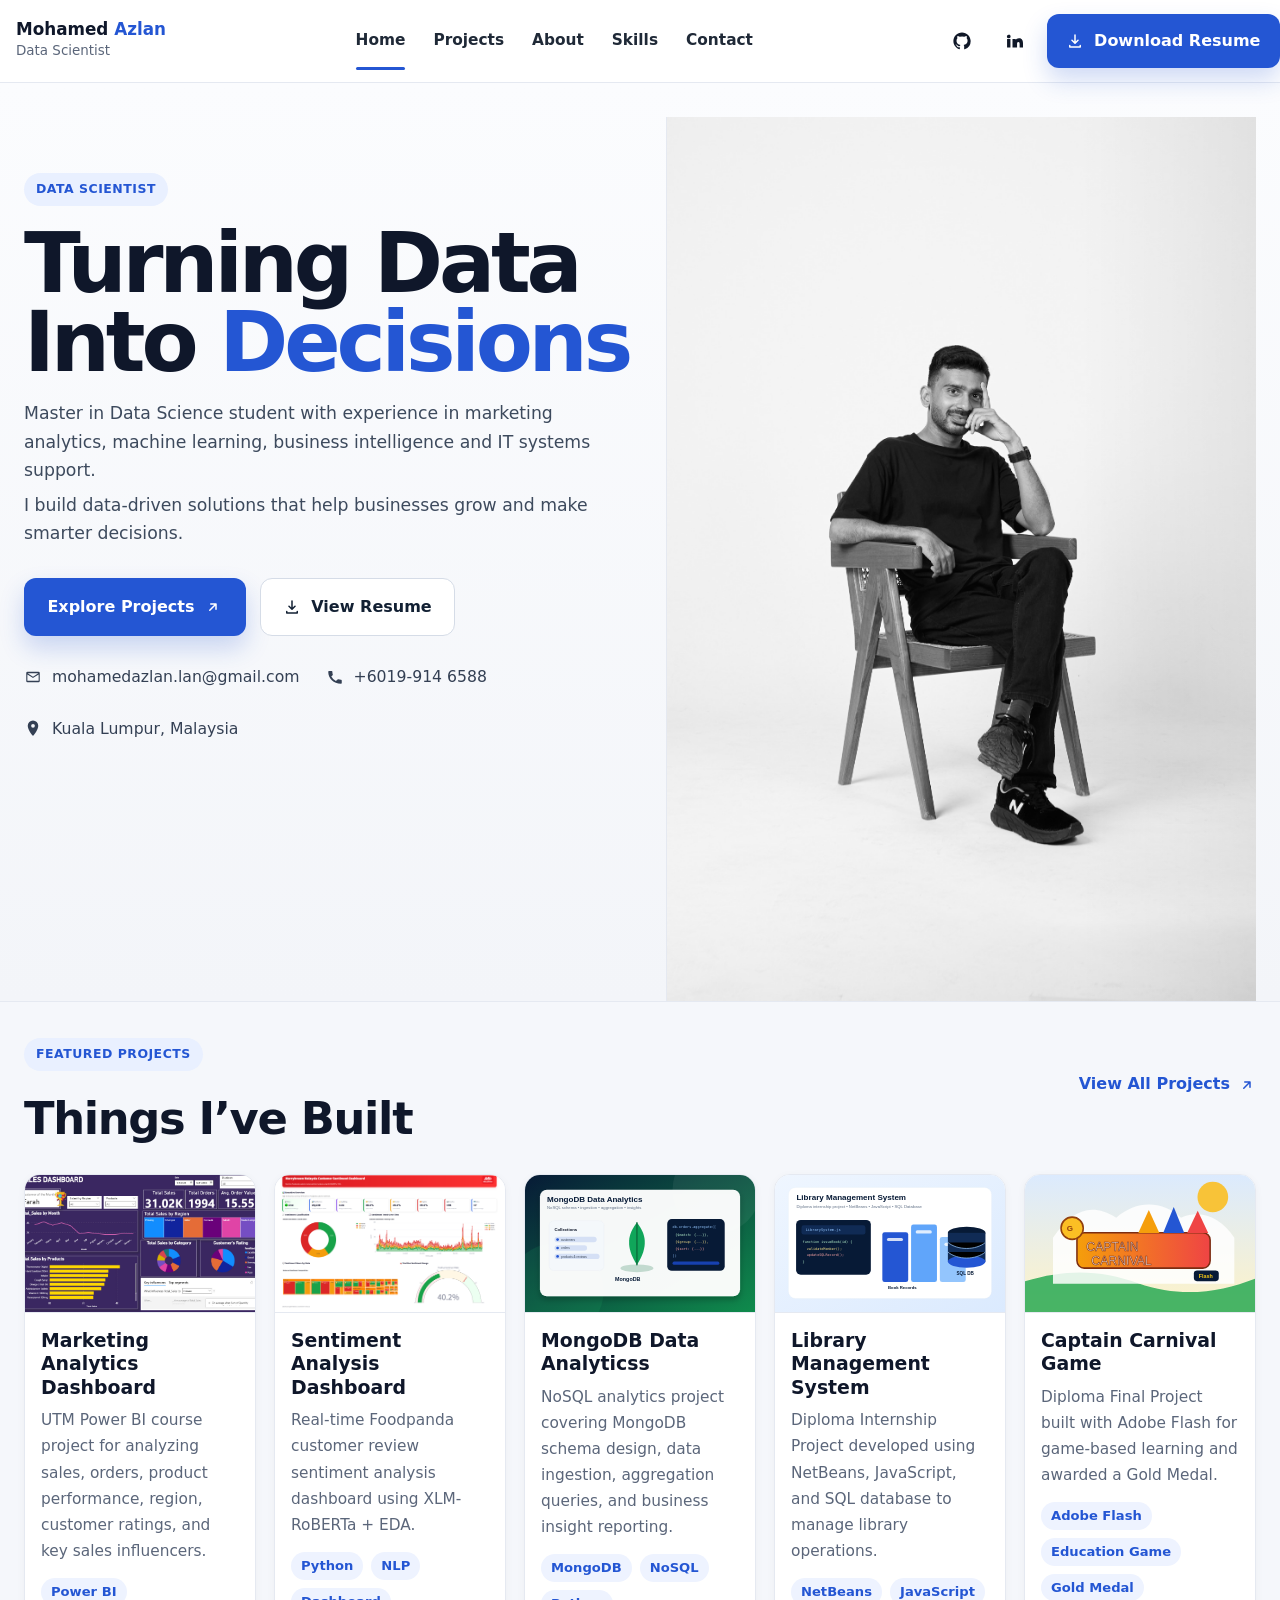
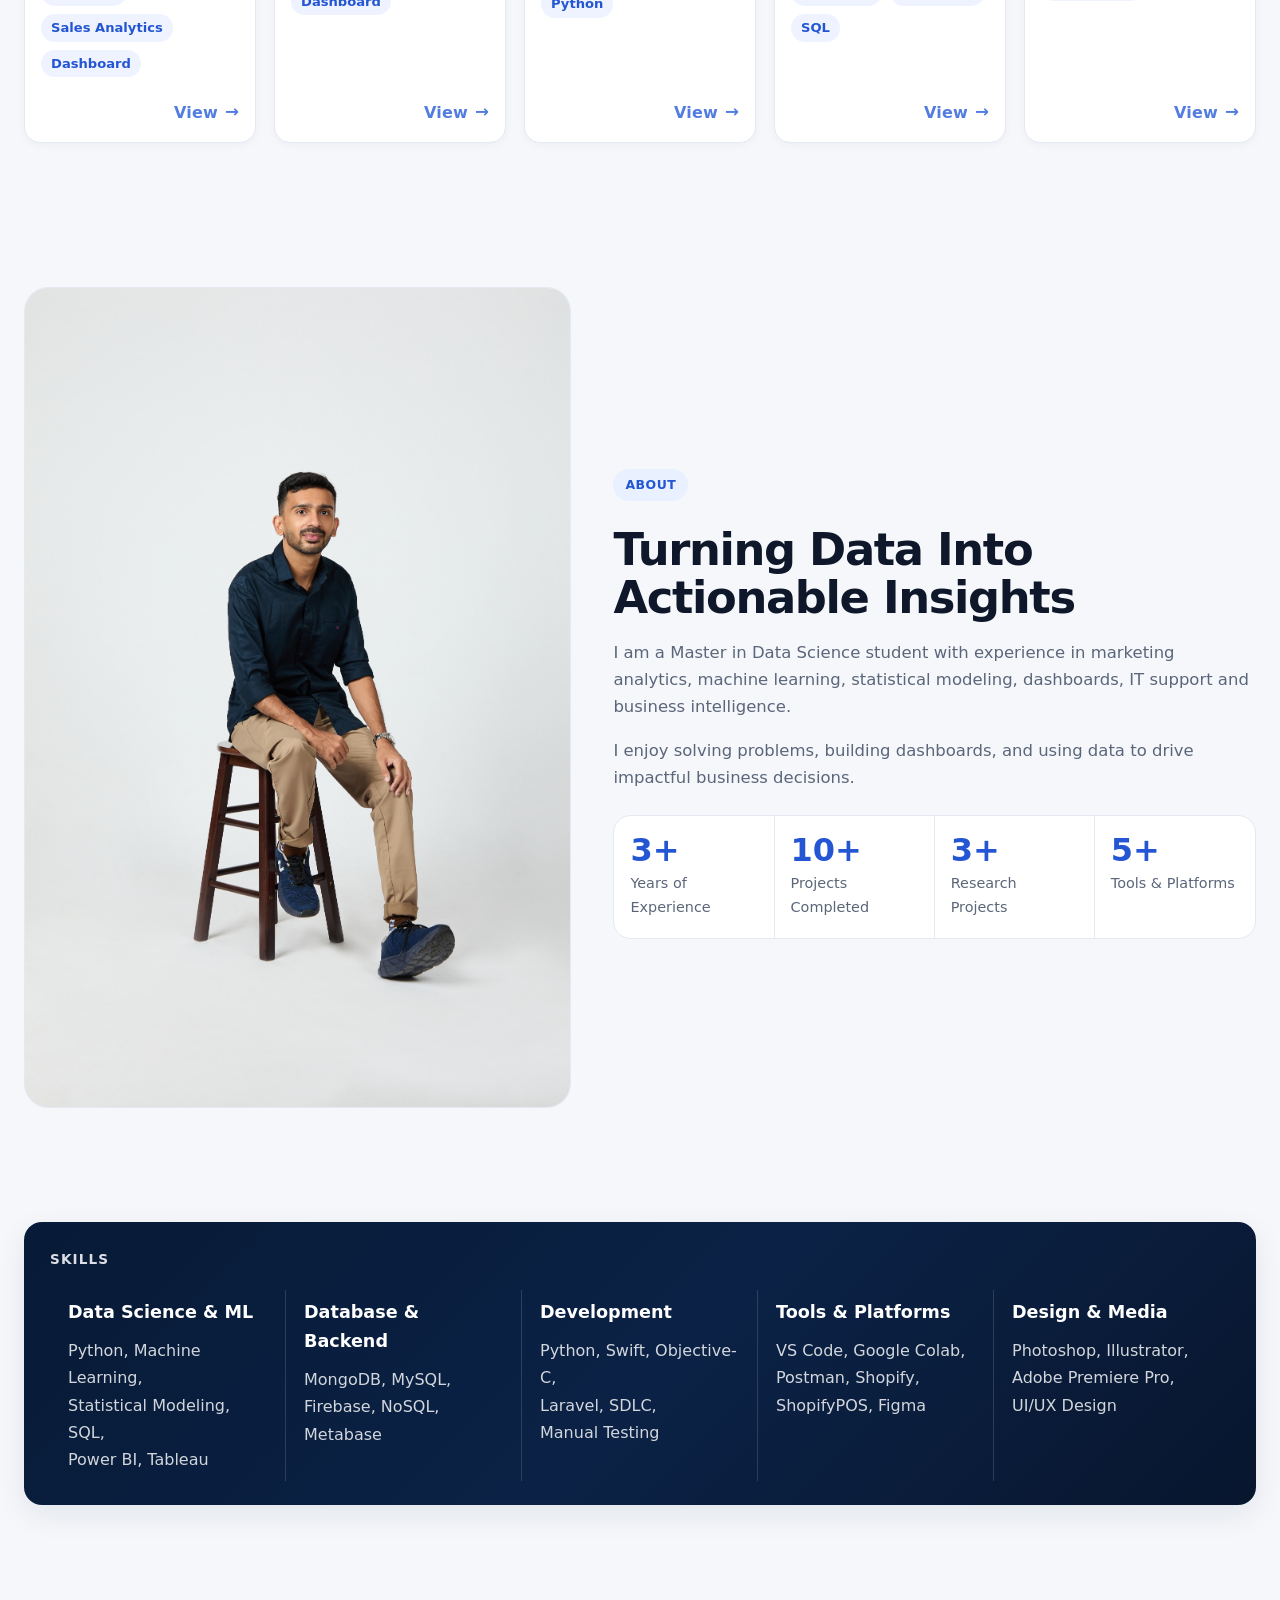
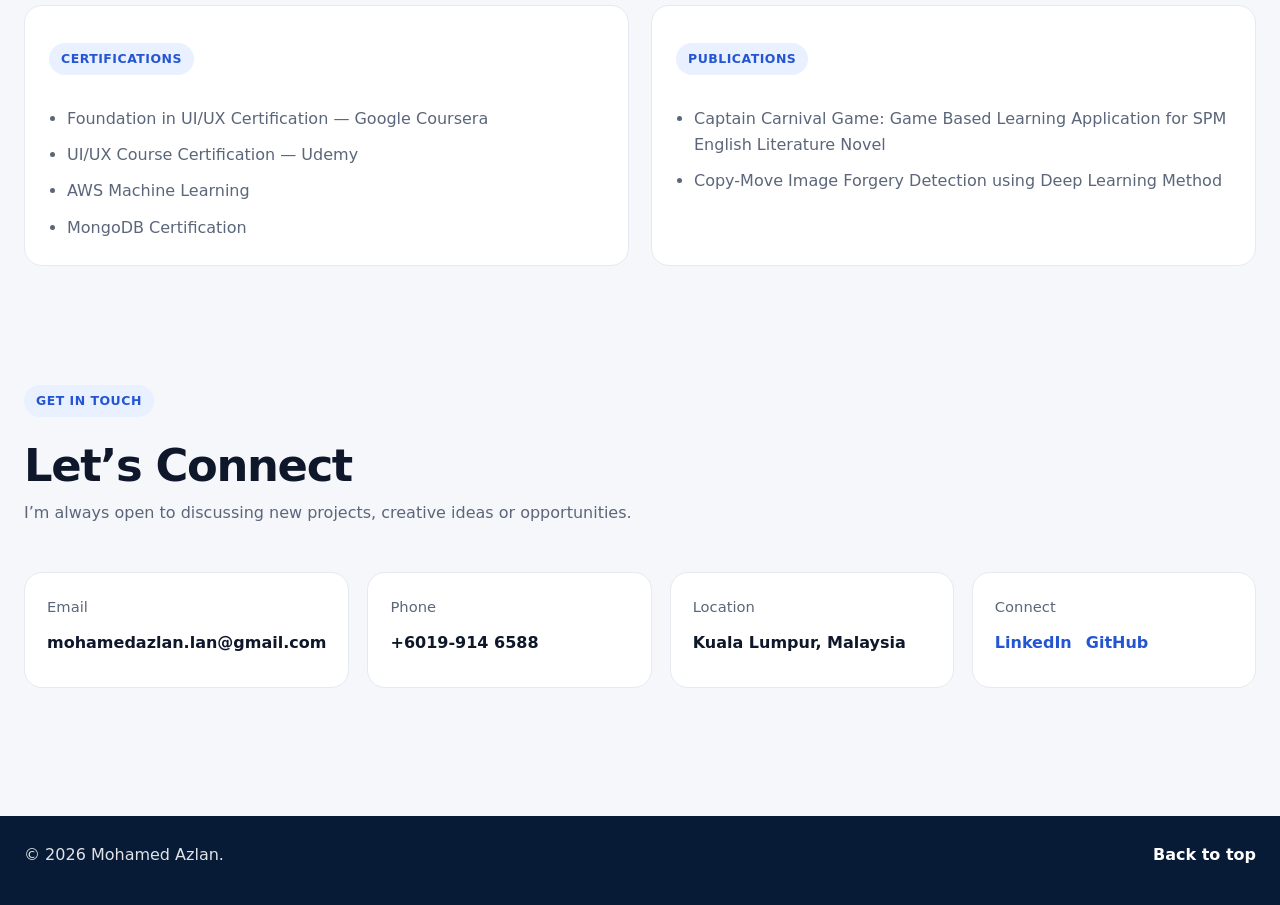
==== commit f5d6d13e: "Update index.html" ====
--- a/index.html
+++ b/index.html
@@ -284,7 +284,7 @@
 
   <footer class="site-footer">
     <div class="container footer-row">
-      <p>© <span id="year"></span> Mohamed Azlan. Built as a static portfolio website.</p>
+      <p>© <span id="year"></span> Mohamed Azlan.</p>
       <a href="#home">Back to top</a>
     </div>
   </footer>
